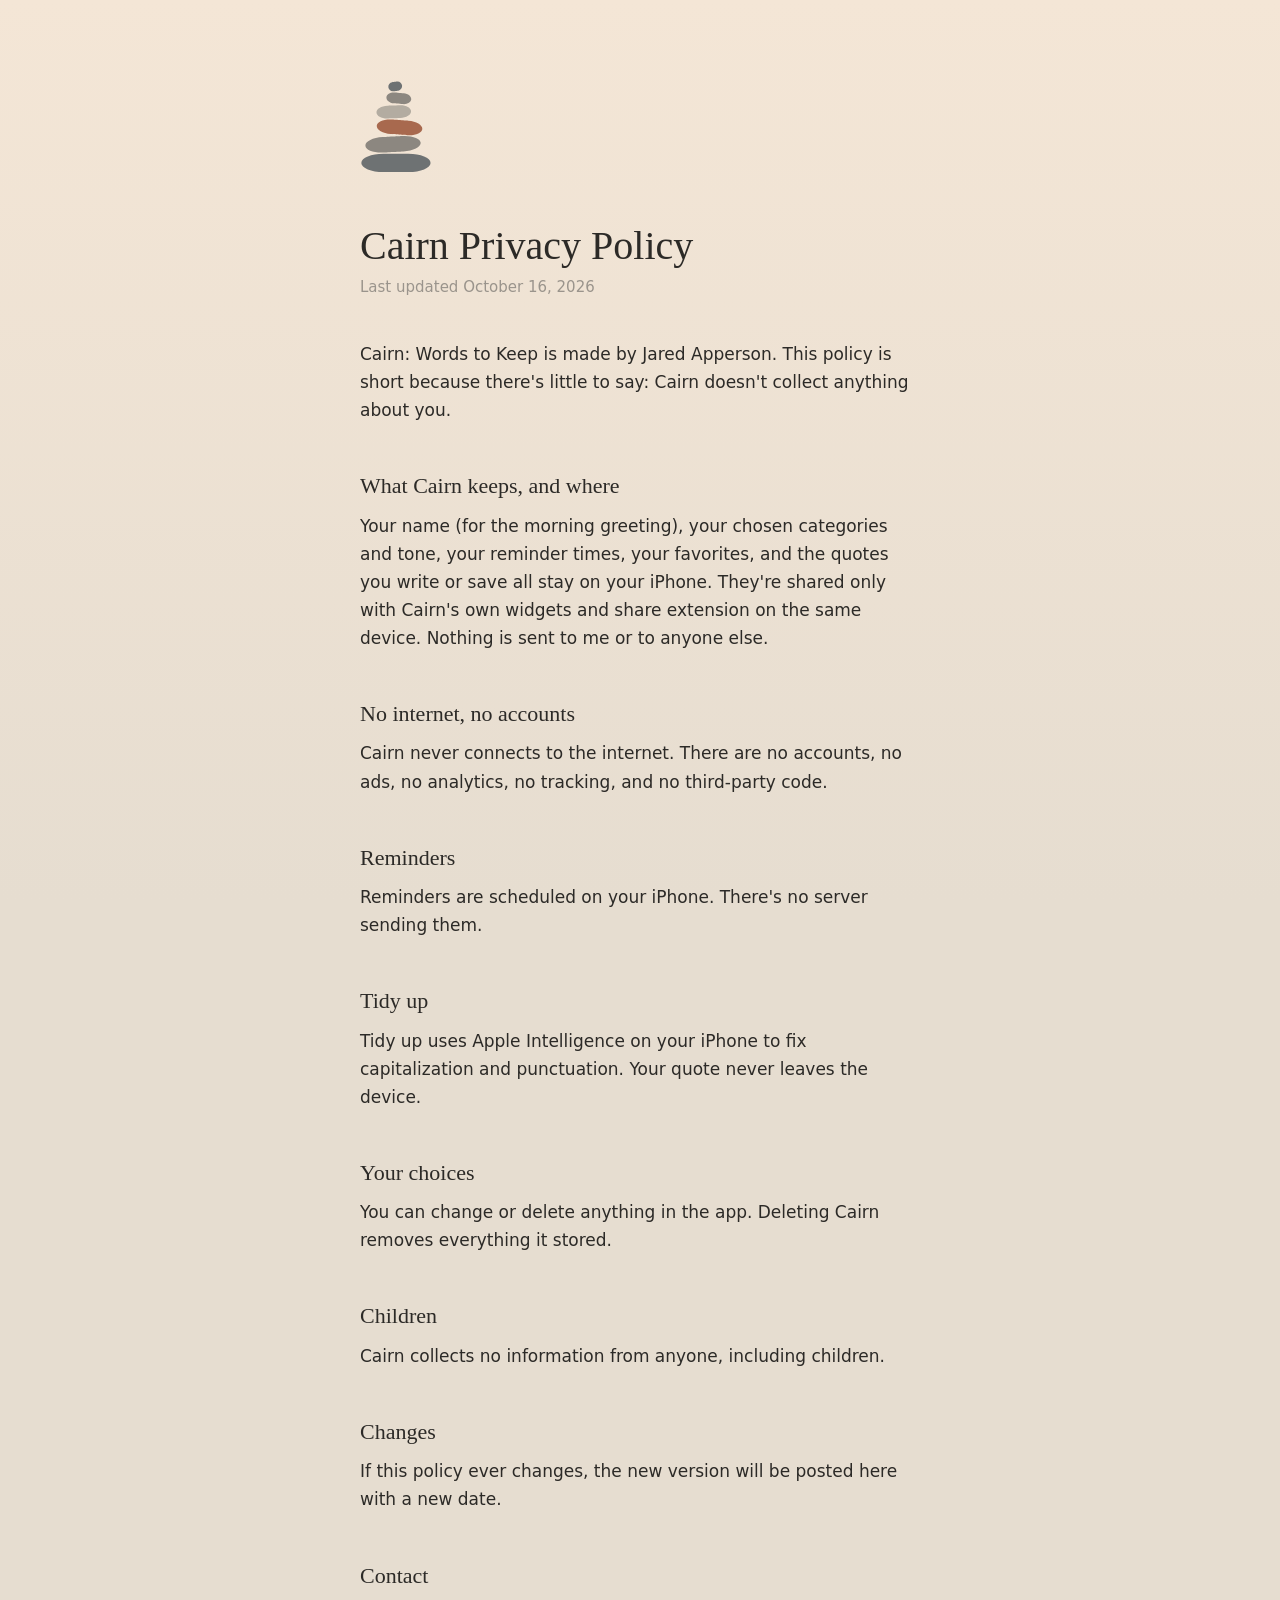
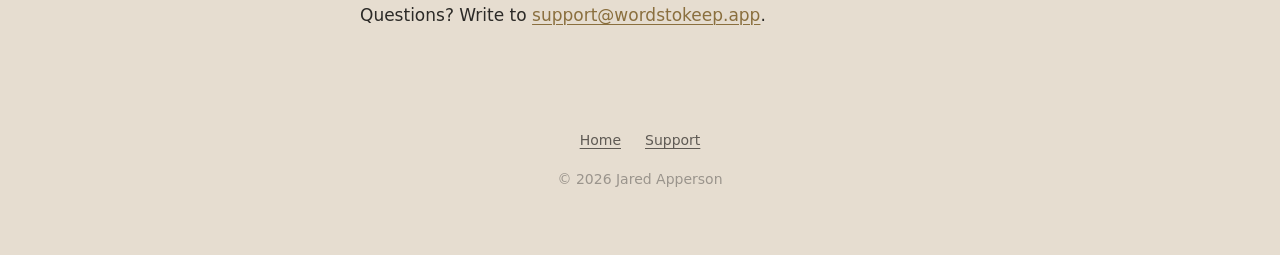
==== privacy/index.html @ 2cbe28e3 "Add the wordstokeep.app site: home, privacy, and support Co-Authored-By: Claude Opus 5.5 <noreply@an" ====
<!doctype html>
<html lang="en">
<head>
  <meta charset="utf-8">
  <meta name="viewport" content="width=device-width, initial-scale=1">
  <title>Privacy Policy · Cairn: Words to Keep</title>
  <meta name="description" content="Cairn doesn't collect anything about you. Everything stays on your iPhone.">
  <meta name="theme-color" content="#F4E6D6" media="(prefers-color-scheme: light)">
  <meta name="theme-color" content="#27221D" media="(prefers-color-scheme: dark)">
  <link rel="icon" href="/favicon.svg" type="image/svg+xml">
  <link rel="apple-touch-icon" href="/apple-touch-icon.png">
  <link rel="stylesheet" href="/style.css">
</head>
<body class="doc">
  <main>
    <a class="home-link" href="/"><svg class="mark" viewBox="225 165 575 745" role="img" aria-label="Cairn"><path class="slate" d="M412.5,754.5 C412.5,754.5 611.5,754.5 611.5,754.5 C709.3,754.5 788.5,787.1 788.5,827.3 C788.5,827.3 788.5,827.3 788.5,827.3 C788.5,867.4 709.3,900.0 611.5,900.0 C611.5,900.0 412.5,900.0 412.5,900.0 C314.7,900.0 235.5,867.4 235.5,827.3 C235.5,827.3 235.5,827.3 235.5,827.3 C235.5,787.1 314.7,754.5 412.5,754.5 Z"/><path class="granite" d="M406.2,620.6 C406.2,620.6 565.2,612.3 565.2,612.3 C643.3,608.2 708.1,632.5 709.8,666.6 C709.8,666.6 709.8,666.6 709.8,666.6 C711.6,700.7 649.8,731.7 571.7,735.7 C571.7,735.7 412.7,744.1 412.7,744.1 C334.6,748.2 269.9,723.9 268.1,689.8 C268.1,689.8 268.1,689.8 268.1,689.8 C266.3,655.7 328.1,624.7 406.2,620.6 Z"/><path class="sandstone" d="M479.3,481.0 C479.3,481.0 610.4,490.2 610.4,490.2 C674.7,494.7 725.1,524.3 722.8,556.4 C722.8,556.4 722.8,556.4 722.8,556.4 C720.6,588.4 666.6,610.8 602.3,606.3 C602.3,606.3 471.2,597.1 471.2,597.1 C406.9,592.6 356.5,563.0 358.8,530.9 C358.8,530.9 358.8,530.9 358.8,530.9 C361.0,498.9 415.0,476.5 479.3,481.0 Z"/><path class="river" d="M443.2,370.9 C443.2,370.9 542.7,367.4 542.7,367.4 C591.5,365.7 631.9,387.1 632.9,415.2 C632.9,415.2 632.9,415.2 632.9,415.2 C633.9,443.3 595.1,467.4 546.2,469.1 C546.2,469.1 446.8,472.6 446.8,472.6 C397.9,474.3 357.5,452.9 356.6,424.8 C356.6,424.8 356.6,424.8 356.6,424.8 C355.6,396.7 394.4,372.6 443.2,370.9 Z"/><path class="granite" d="M503.1,264.3 C503.1,264.3 574.5,270.6 574.5,270.6 C609.6,273.6 636.3,295.6 634.2,319.6 C634.2,319.6 634.2,319.6 634.2,319.6 C632.1,343.6 602.0,360.6 566.9,357.5 C566.9,357.5 495.5,351.3 495.5,351.3 C460.5,348.2 433.8,326.2 435.9,302.2 C435.9,302.2 435.9,302.2 435.9,302.2 C438.0,278.2 468.1,261.2 503.1,264.3 Z"/><path class="slate" d="M482.1,182.7 C482.1,182.7 521.6,177.8 521.6,177.8 C541.0,175.5 558.7,189.7 561.1,209.6 C561.1,209.6 561.1,209.6 561.1,209.6 C563.6,229.6 549.8,247.6 530.4,250.0 C530.4,250.0 490.9,254.9 490.9,254.9 C471.5,257.3 453.8,243.0 451.4,223.1 C451.4,223.1 451.4,223.1 451.4,223.1 C448.9,203.2 462.7,185.1 482.1,182.7 Z"/></svg></a>
    <h1>Cairn Privacy Policy</h1>
    <p class="updated">Last updated October 16, 2026</p>

    <p>Cairn: Words to Keep is made by Jared Apperson. This policy is short because there's little to say: Cairn doesn't collect anything about you.</p>

    <h2>What Cairn keeps, and where</h2>
    <p>Your name (for the morning greeting), your chosen categories and tone, your reminder times, your favorites, and the quotes you write or save all stay on your iPhone. They're shared only with Cairn's own widgets and share extension on the same device. Nothing is sent to me or to anyone else.</p>

    <h2>No internet, no accounts</h2>
    <p>Cairn never connects to the internet. There are no accounts, no ads, no analytics, no tracking, and no third-party code.</p>

    <h2>Reminders</h2>
    <p>Reminders are scheduled on your iPhone. There's no server sending them.</p>

    <h2>Tidy up</h2>
    <p>Tidy up uses Apple Intelligence on your iPhone to fix capitalization and punctuation. Your quote never leaves the device.</p>

    <h2>Your choices</h2>
    <p>You can change or delete anything in the app. Deleting Cairn removes everything it stored.</p>

    <h2>Children</h2>
    <p>Cairn collects no information from anyone, including children.</p>

    <h2>Changes</h2>
    <p>If this policy ever changes, the new version will be posted here with a new date.</p>

    <h2>Contact</h2>
    <p>Questions? Write to <a href="mailto:support@wordstokeep.app">support@wordstokeep.app</a>.</p>
  </main>

  <footer>
    <nav><a href="/">Home</a><a href="/support">Support</a></nav>
    <p>© 2026 Jared Apperson</p>
  </footer>
</body>
</html>
---- style.css ----
/* Cairn: Words to Keep. Colors follow CairnKit/DesignSystem.swift. */

:root {
  color-scheme: light dark;

  --cream: #F4E6D6;
  --sand: #E6DDD0;
  --text: #2C2A27;
  --text-secondary: #5F5A54;
  --text-tertiary: #9A948C;
  --accent: #8A6F3E;
  --divider: #DDD8D0;
  --surface: rgba(255, 255, 255, 0.35);

  --slate: #6E7273;
  --granite: #8C8780;
  --sandstone: #A8694E;
  --river: #B3ACA1;

  --serif: ui-serif, "New York", Georgia, "Times New Roman", serif;
  --sans: -apple-system, BlinkMacSystemFont, system-ui, "Helvetica Neue", Arial, sans-serif;
}

@media (prefers-color-scheme: dark) {
  :root {
    --cream: #27221D;
    --sand: #1D1A17;
    --text: #EAE7E1;
    --text-secondary: #A7A199;
    --text-tertiary: #6F6A64;
    --accent: #D8BE86;
    --divider: #33302C;
    --surface: rgba(255, 255, 255, 0.04);

    --slate: #8C9192;
    --granite: #A29D95;
    --sandstone: #C98E72;
    --river: #BDB6AB;
  }
}

*,
*::before,
*::after {
  box-sizing: border-box;
}

html {
  background: var(--sand);
  -webkit-text-size-adjust: 100%;
}

body {
  margin: 0;
  min-height: 100vh;
  background: linear-gradient(180deg, var(--cream) 0%, var(--sand) 100%) fixed;
  color: var(--text);
  font-family: var(--sans);
  font-size: 1.0625rem;
  line-height: 1.65;
  animation: fade-in 0.9s ease-in-out both;
}

@keyframes fade-in {
  from { opacity: 0; }
  to { opacity: 1; }
}

@media (prefers-reduced-motion: reduce) {
  body { animation: none; }
}

main {
  max-width: 38rem;
  margin: 0 auto;
  padding: 5rem 1.5rem 3rem;
}

h1,
h2,
.subtitle {
  font-family: var(--serif);
  font-weight: 400;
  line-height: 1.25;
}

h1 {
  font-size: 2.5rem;
  margin: 0 0 0.5rem;
}

h2 {
  font-size: 1.375rem;
  margin: 3rem 0 0.75rem;
}

p {
  margin: 0 0 1.25rem;
}

a {
  color: var(--accent);
  text-decoration-thickness: 1px;
  text-underline-offset: 0.2em;
  transition: opacity 0.4s ease-in-out;
}

a:hover {
  opacity: 0.7;
}

strong {
  font-weight: 600;
}

.muted {
  color: var(--text-secondary);
}

/* The cairn mark */

.mark {
  display: block;
  width: 4.5rem;
  height: auto;
  margin: 0 0 2.5rem;
}

.mark .slate { fill: var(--slate); }
.mark .granite { fill: var(--granite); }
.mark .sandstone { fill: var(--sandstone); }
.mark .river { fill: var(--river); }

a.home-link {
  display: inline-block;
}

a.home-link:hover {
  opacity: 0.8;
}

/* Home */

.home main {
  padding-top: 7rem;
  text-align: center;
}

.home .mark {
  width: 7rem;
  margin: 0 auto 3rem;
}

.home h1 {
  font-size: 3rem;
}

.subtitle {
  font-size: 1.375rem;
  color: var(--text-secondary);
  margin: 0 0 4rem;
}

.lede {
  font-family: var(--serif);
  font-size: 1.3125rem;
  line-height: 1.6;
  margin: 0 auto 3.5rem;
  max-width: 30rem;
}

.features {
  list-style: none;
  padding: 0;
  margin: 0 auto 4rem;
  max-width: 30rem;
  text-align: left;
}

.features li {
  padding: 1.25rem 0;
  border-top: 1px solid var(--divider);
}

.features li:last-child {
  border-bottom: 1px solid var(--divider);
}

.features strong {
  display: block;
  font-family: var(--serif);
  font-weight: 400;
  font-size: 1.1875rem;
  margin-bottom: 0.25rem;
}

.features span {
  color: var(--text-secondary);
}

.store {
  margin: 0 0 1rem;
}

.coming-soon {
  display: inline-block;
  padding: 0.75rem 1.5rem;
  border: 1px solid var(--divider);
  border-radius: 999px;
  background: var(--surface);
  color: var(--text-secondary);
  font-size: 0.9375rem;
  letter-spacing: 0.02em;
}

.store img {
  height: 3.25rem;
  width: auto;
}

/* Policy and support pages */

.doc h1 {
  margin-bottom: 0.25rem;
}

.doc .updated {
  color: var(--text-tertiary);
  font-size: 0.9375rem;
  margin-bottom: 2.5rem;
}

.doc .question {
  margin-bottom: 0.25rem;
}

/* Footer */

footer {
  max-width: 38rem;
  margin: 0 auto;
  padding: 2rem 1.5rem 4rem;
  text-align: center;
  font-size: 0.875rem;
  color: var(--text-tertiary);
}

footer nav a {
  color: var(--text-secondary);
  margin: 0 0.75rem;
}

footer p {
  margin: 1rem 0 0;
}

@media (max-width: 480px) {
  main { padding-top: 3.5rem; }
  .home main { padding-top: 4.5rem; }
  h1 { font-size: 2.125rem; }
  .home h1 { font-size: 2.5rem; }
  .lede { font-size: 1.1875rem; }
}
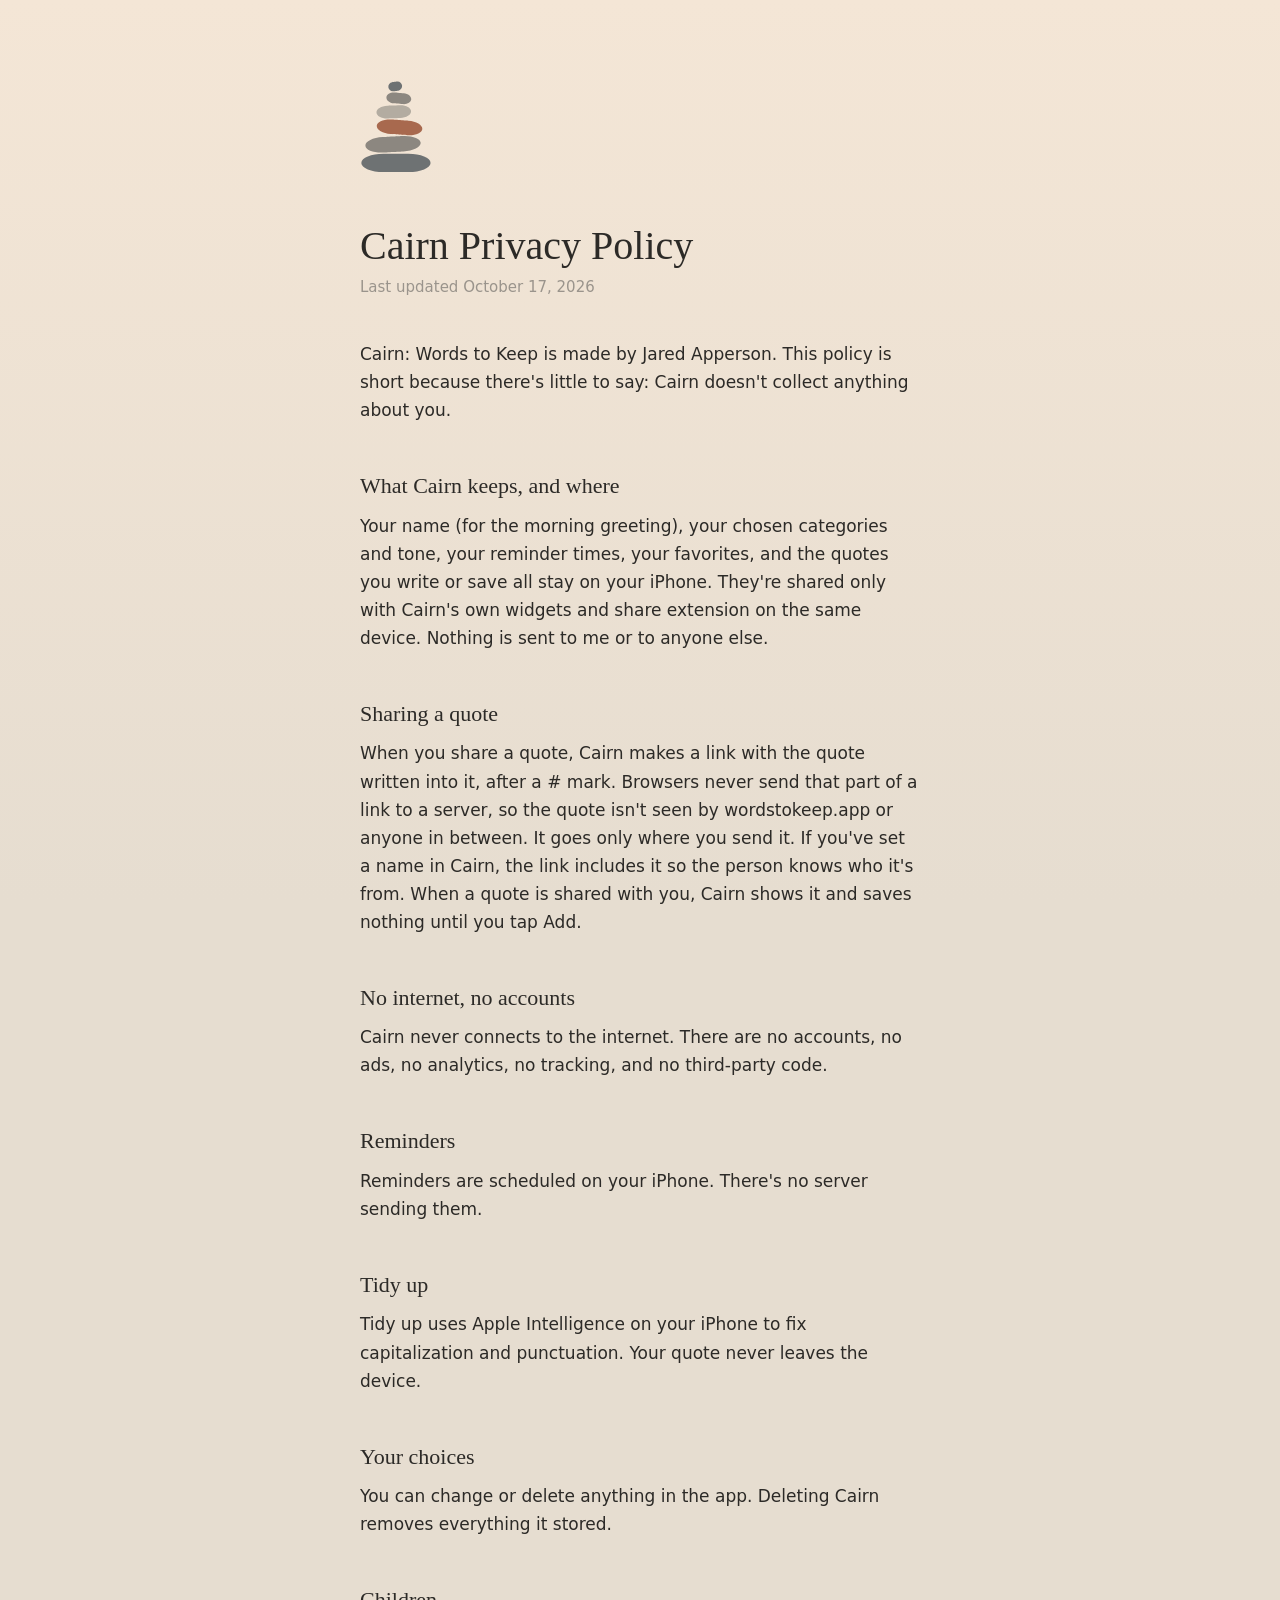
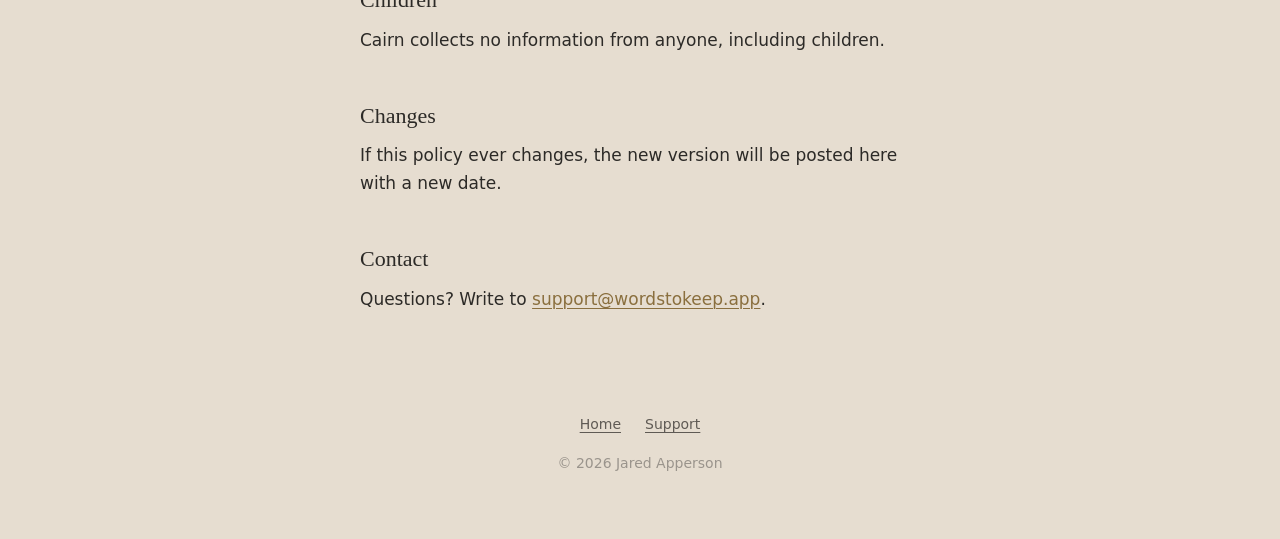
==== commit 8101c7c2: "Add the shared-quote page and Apple's link file q.html shows a quote shared from Cairn. q.js reads i" ====
--- a/privacy/index.html
+++ b/privacy/index.html
@@ -15,12 +15,15 @@
   <main>
     <a class="home-link" href="/"><svg class="mark" viewBox="225 165 575 745" role="img" aria-label="Cairn"><path class="slate" d="M412.5,754.5 C412.5,754.5 611.5,754.5 611.5,754.5 C709.3,754.5 788.5,787.1 788.5,827.3 C788.5,827.3 788.5,827.3 788.5,827.3 C788.5,867.4 709.3,900.0 611.5,900.0 C611.5,900.0 412.5,900.0 412.5,900.0 C314.7,900.0 235.5,867.4 235.5,827.3 C235.5,827.3 235.5,827.3 235.5,827.3 C235.5,787.1 314.7,754.5 412.5,754.5 Z"/><path class="granite" d="M406.2,620.6 C406.2,620.6 565.2,612.3 565.2,612.3 C643.3,608.2 708.1,632.5 709.8,666.6 C709.8,666.6 709.8,666.6 709.8,666.6 C711.6,700.7 649.8,731.7 571.7,735.7 C571.7,735.7 412.7,744.1 412.7,744.1 C334.6,748.2 269.9,723.9 268.1,689.8 C268.1,689.8 268.1,689.8 268.1,689.8 C266.3,655.7 328.1,624.7 406.2,620.6 Z"/><path class="sandstone" d="M479.3,481.0 C479.3,481.0 610.4,490.2 610.4,490.2 C674.7,494.7 725.1,524.3 722.8,556.4 C722.8,556.4 722.8,556.4 722.8,556.4 C720.6,588.4 666.6,610.8 602.3,606.3 C602.3,606.3 471.2,597.1 471.2,597.1 C406.9,592.6 356.5,563.0 358.8,530.9 C358.8,530.9 358.8,530.9 358.8,530.9 C361.0,498.9 415.0,476.5 479.3,481.0 Z"/><path class="river" d="M443.2,370.9 C443.2,370.9 542.7,367.4 542.7,367.4 C591.5,365.7 631.9,387.1 632.9,415.2 C632.9,415.2 632.9,415.2 632.9,415.2 C633.9,443.3 595.1,467.4 546.2,469.1 C546.2,469.1 446.8,472.6 446.8,472.6 C397.9,474.3 357.5,452.9 356.6,424.8 C356.6,424.8 356.6,424.8 356.6,424.8 C355.6,396.7 394.4,372.6 443.2,370.9 Z"/><path class="granite" d="M503.1,264.3 C503.1,264.3 574.5,270.6 574.5,270.6 C609.6,273.6 636.3,295.6 634.2,319.6 C634.2,319.6 634.2,319.6 634.2,319.6 C632.1,343.6 602.0,360.6 566.9,357.5 C566.9,357.5 495.5,351.3 495.5,351.3 C460.5,348.2 433.8,326.2 435.9,302.2 C435.9,302.2 435.9,302.2 435.9,302.2 C438.0,278.2 468.1,261.2 503.1,264.3 Z"/><path class="slate" d="M482.1,182.7 C482.1,182.7 521.6,177.8 521.6,177.8 C541.0,175.5 558.7,189.7 561.1,209.6 C561.1,209.6 561.1,209.6 561.1,209.6 C563.6,229.6 549.8,247.6 530.4,250.0 C530.4,250.0 490.9,254.9 490.9,254.9 C471.5,257.3 453.8,243.0 451.4,223.1 C451.4,223.1 451.4,223.1 451.4,223.1 C448.9,203.2 462.7,185.1 482.1,182.7 Z"/></svg></a>
     <h1>Cairn Privacy Policy</h1>
-    <p class="updated">Last updated October 16, 2026</p>
+    <p class="updated">Last updated October 17, 2026</p>
 
     <p>Cairn: Words to Keep is made by Jared Apperson. This policy is short because there's little to say: Cairn doesn't collect anything about you.</p>
 
     <h2>What Cairn keeps, and where</h2>
     <p>Your name (for the morning greeting), your chosen categories and tone, your reminder times, your favorites, and the quotes you write or save all stay on your iPhone. They're shared only with Cairn's own widgets and share extension on the same device. Nothing is sent to me or to anyone else.</p>
+
+    <h2>Sharing a quote</h2>
+    <p>When you share a quote, Cairn makes a link with the quote written into it, after a # mark. Browsers never send that part of a link to a server, so the quote isn't seen by wordstokeep.app or anyone in between. It goes only where you send it. If you've set a name in Cairn, the link includes it so the person knows who it's from. When a quote is shared with you, Cairn shows it and saves nothing until you tap Add.</p>
 
     <h2>No internet, no accounts</h2>
     <p>Cairn never connects to the internet. There are no accounts, no ads, no analytics, no tracking, and no third-party code.</p>
--- a/style.css
+++ b/style.css
@@ -261,3 +261,69 @@
   .home h1 { font-size: 2.5rem; }
   .lede { font-size: 1.1875rem; }
 }
+
+/* A shared quote (q.html) */
+
+.shared main {
+  text-align: center;
+}
+
+.shared .mark {
+  width: 4rem;
+  margin: 0 auto 3rem;
+}
+
+.from {
+  color: var(--text-secondary);
+  font-size: 0.9375rem;
+  letter-spacing: 0.02em;
+  margin-bottom: 2rem;
+}
+
+.shared-quote {
+  margin: 0 auto 4rem;
+  max-width: 32rem;
+}
+
+.shared-quote blockquote {
+  margin: 0;
+}
+
+.shared-quote blockquote p {
+  font-family: var(--serif);
+  font-size: 1.75rem;
+  line-height: 1.4;
+  white-space: pre-line;
+  overflow-wrap: anywhere;
+  margin: 0 0 1.25rem;
+}
+
+.shared-quote figcaption {
+  color: var(--text-secondary);
+  font-size: 0.9375rem;
+}
+
+.shared-quote figcaption::before {
+  content: "";
+  display: inline-block;
+  width: 1.25rem;
+  height: 1.5px;
+  background: var(--accent);
+  vertical-align: middle;
+  margin-right: 0.6rem;
+}
+
+.get-cairn {
+  max-width: 30rem;
+  margin: 0 auto;
+  padding-top: 2rem;
+  border-top: 1px solid var(--divider);
+}
+
+.get-cairn h2 {
+  margin-top: 0;
+}
+
+@media (max-width: 480px) {
+  .shared-quote blockquote p { font-size: 1.4375rem; }
+}
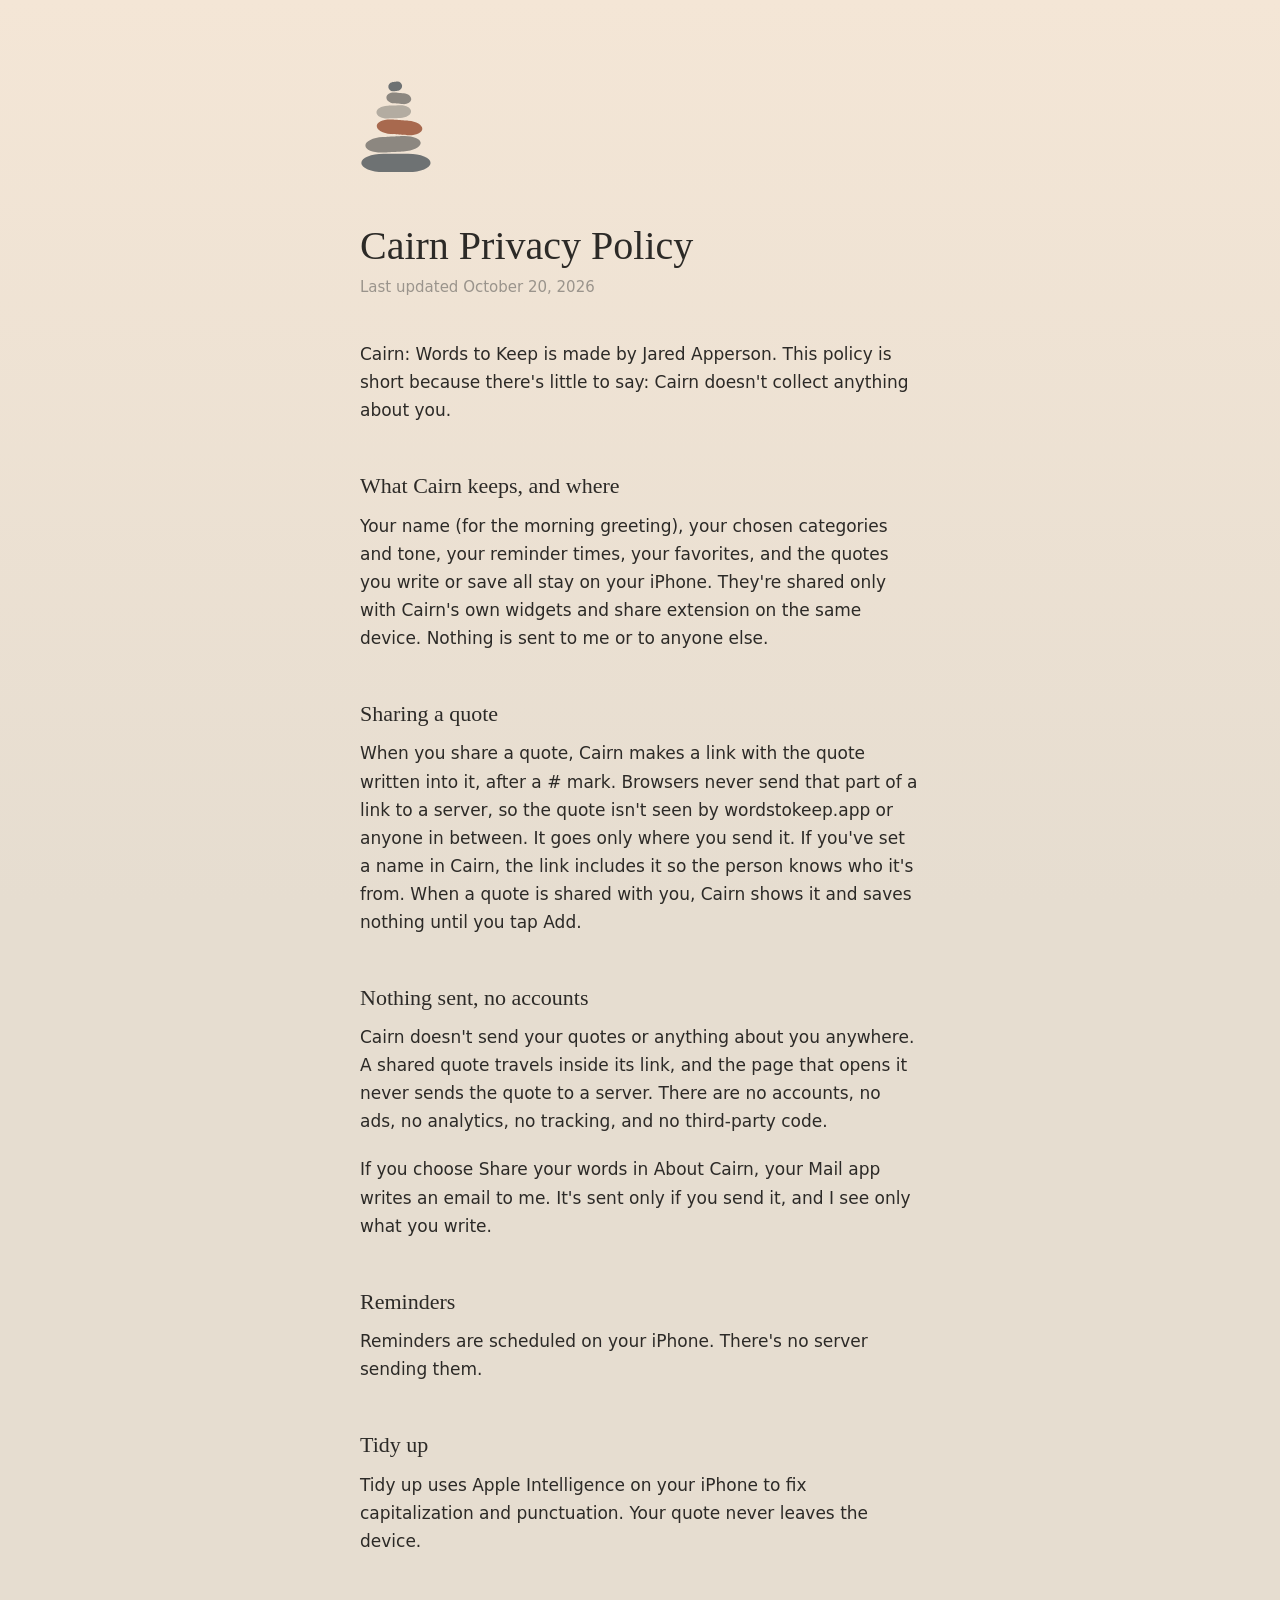
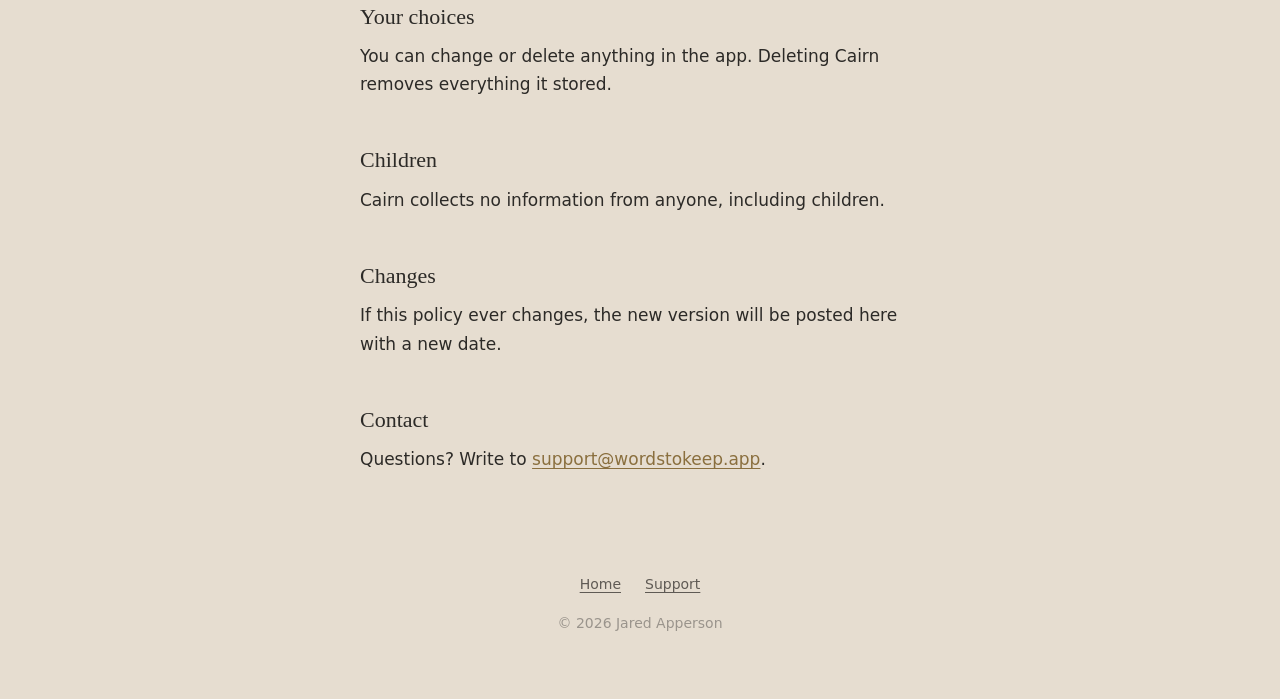
==== commit 9a388e45: "Say what Cairn sends, not that it never goes online The privacy policy and support page now say Cair" ====
--- a/privacy/index.html
+++ b/privacy/index.html
@@ -15,7 +15,7 @@
   <main>
     <a class="home-link" href="/"><svg class="mark" viewBox="225 165 575 745" role="img" aria-label="Cairn"><path class="slate" d="M412.5,754.5 C412.5,754.5 611.5,754.5 611.5,754.5 C709.3,754.5 788.5,787.1 788.5,827.3 C788.5,827.3 788.5,827.3 788.5,827.3 C788.5,867.4 709.3,900.0 611.5,900.0 C611.5,900.0 412.5,900.0 412.5,900.0 C314.7,900.0 235.5,867.4 235.5,827.3 C235.5,827.3 235.5,827.3 235.5,827.3 C235.5,787.1 314.7,754.5 412.5,754.5 Z"/><path class="granite" d="M406.2,620.6 C406.2,620.6 565.2,612.3 565.2,612.3 C643.3,608.2 708.1,632.5 709.8,666.6 C709.8,666.6 709.8,666.6 709.8,666.6 C711.6,700.7 649.8,731.7 571.7,735.7 C571.7,735.7 412.7,744.1 412.7,744.1 C334.6,748.2 269.9,723.9 268.1,689.8 C268.1,689.8 268.1,689.8 268.1,689.8 C266.3,655.7 328.1,624.7 406.2,620.6 Z"/><path class="sandstone" d="M479.3,481.0 C479.3,481.0 610.4,490.2 610.4,490.2 C674.7,494.7 725.1,524.3 722.8,556.4 C722.8,556.4 722.8,556.4 722.8,556.4 C720.6,588.4 666.6,610.8 602.3,606.3 C602.3,606.3 471.2,597.1 471.2,597.1 C406.9,592.6 356.5,563.0 358.8,530.9 C358.8,530.9 358.8,530.9 358.8,530.9 C361.0,498.9 415.0,476.5 479.3,481.0 Z"/><path class="river" d="M443.2,370.9 C443.2,370.9 542.7,367.4 542.7,367.4 C591.5,365.7 631.9,387.1 632.9,415.2 C632.9,415.2 632.9,415.2 632.9,415.2 C633.9,443.3 595.1,467.4 546.2,469.1 C546.2,469.1 446.8,472.6 446.8,472.6 C397.9,474.3 357.5,452.9 356.6,424.8 C356.6,424.8 356.6,424.8 356.6,424.8 C355.6,396.7 394.4,372.6 443.2,370.9 Z"/><path class="granite" d="M503.1,264.3 C503.1,264.3 574.5,270.6 574.5,270.6 C609.6,273.6 636.3,295.6 634.2,319.6 C634.2,319.6 634.2,319.6 634.2,319.6 C632.1,343.6 602.0,360.6 566.9,357.5 C566.9,357.5 495.5,351.3 495.5,351.3 C460.5,348.2 433.8,326.2 435.9,302.2 C435.9,302.2 435.9,302.2 435.9,302.2 C438.0,278.2 468.1,261.2 503.1,264.3 Z"/><path class="slate" d="M482.1,182.7 C482.1,182.7 521.6,177.8 521.6,177.8 C541.0,175.5 558.7,189.7 561.1,209.6 C561.1,209.6 561.1,209.6 561.1,209.6 C563.6,229.6 549.8,247.6 530.4,250.0 C530.4,250.0 490.9,254.9 490.9,254.9 C471.5,257.3 453.8,243.0 451.4,223.1 C451.4,223.1 451.4,223.1 451.4,223.1 C448.9,203.2 462.7,185.1 482.1,182.7 Z"/></svg></a>
     <h1>Cairn Privacy Policy</h1>
-    <p class="updated">Last updated October 17, 2026</p>
+    <p class="updated">Last updated October 20, 2026</p>
 
     <p>Cairn: Words to Keep is made by Jared Apperson. This policy is short because there's little to say: Cairn doesn't collect anything about you.</p>
 
@@ -25,8 +25,9 @@
     <h2>Sharing a quote</h2>
     <p>When you share a quote, Cairn makes a link with the quote written into it, after a # mark. Browsers never send that part of a link to a server, so the quote isn't seen by wordstokeep.app or anyone in between. It goes only where you send it. If you've set a name in Cairn, the link includes it so the person knows who it's from. When a quote is shared with you, Cairn shows it and saves nothing until you tap Add.</p>
 
-    <h2>No internet, no accounts</h2>
-    <p>Cairn never connects to the internet. There are no accounts, no ads, no analytics, no tracking, and no third-party code.</p>
+    <h2>Nothing sent, no accounts</h2>
+    <p>Cairn doesn't send your quotes or anything about you anywhere. A shared quote travels inside its link, and the page that opens it never sends the quote to a server. There are no accounts, no ads, no analytics, no tracking, and no third-party code.</p>
+    <p>If you choose Share your words in About Cairn, your Mail app writes an email to me. It's sent only if you send it, and I see only what you write.</p>
 
     <h2>Reminders</h2>
     <p>Reminders are scheduled on your iPhone. There's no server sending them.</p>
--- a/style.css
+++ b/style.css
@@ -327,3 +327,23 @@
 @media (max-width: 480px) {
   .shared-quote blockquote p { font-size: 1.4375rem; }
 }
+
+.open-in-cairn {
+  margin: -2.5rem auto 4rem;
+}
+
+.open-in-cairn .button {
+  display: inline-block;
+  padding: 0.75rem 1.75rem;
+  border-radius: 999px;
+  background: var(--text);
+  color: var(--cream);
+  font-weight: 600;
+  text-decoration: none;
+}
+
+.open-in-cairn .muted {
+  display: block;
+  margin-top: 0.75rem;
+  font-size: 0.875rem;
+}
